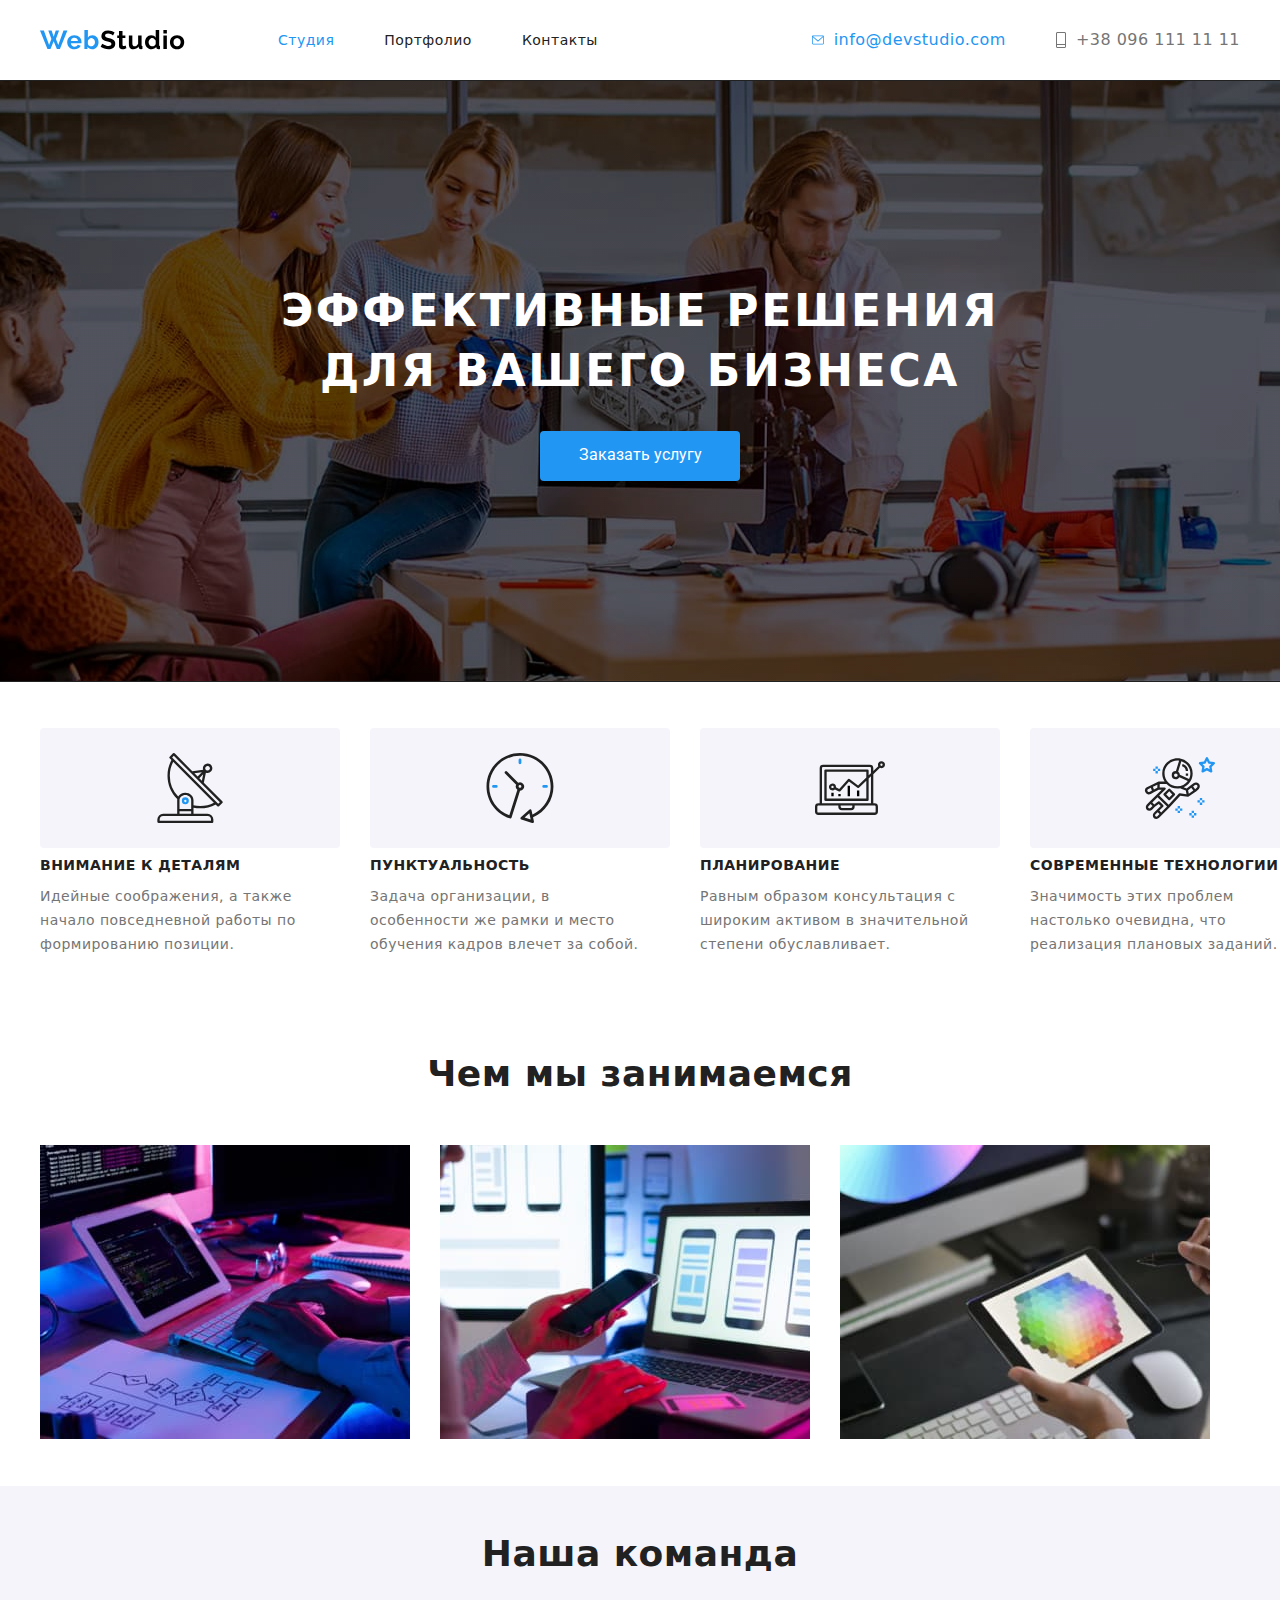
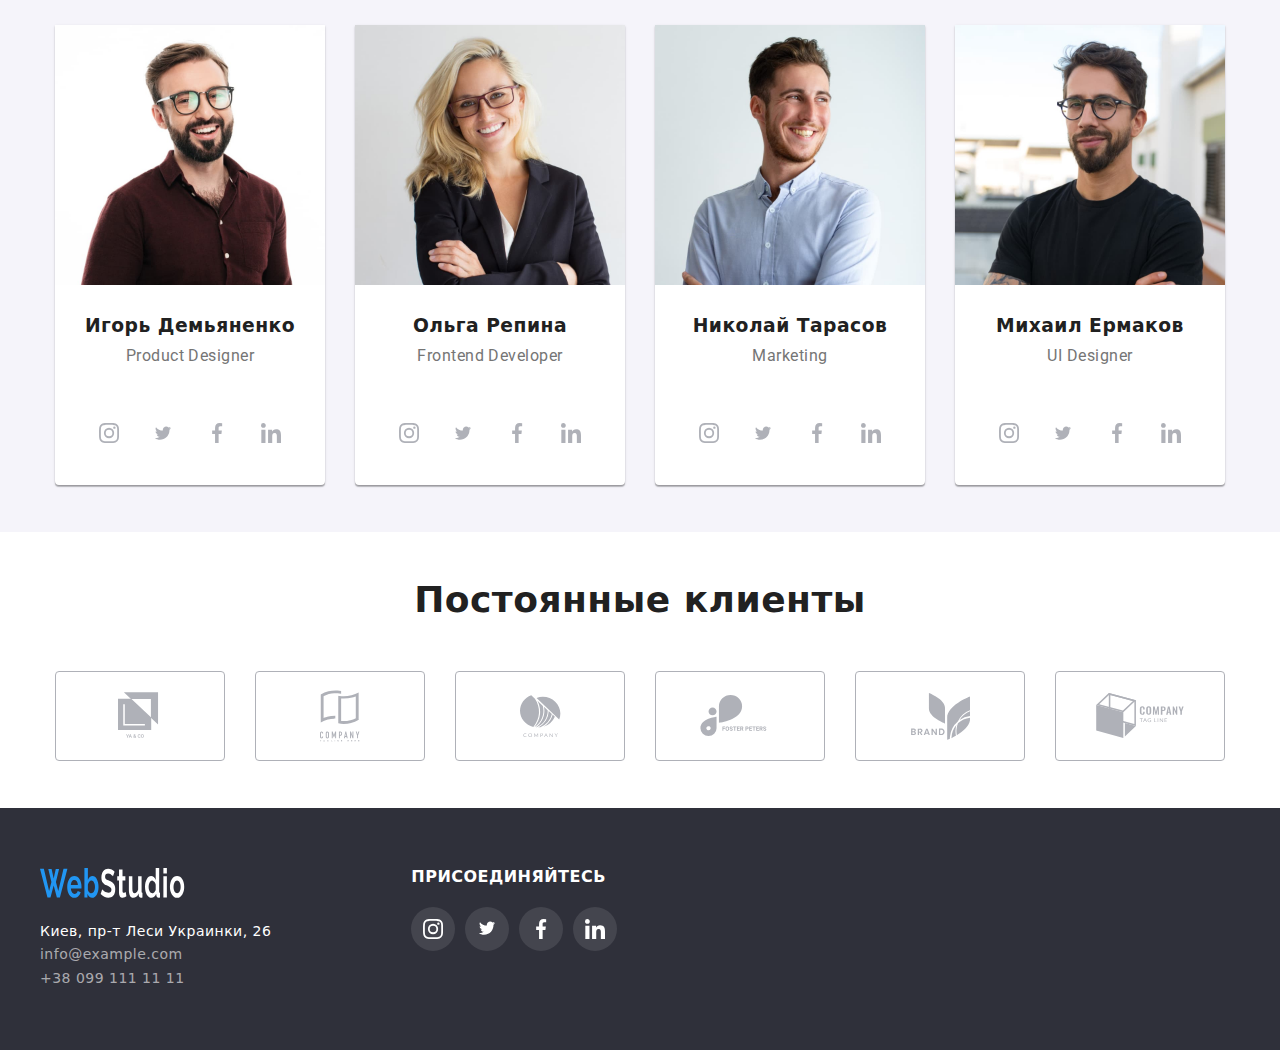
==== index.html @ bc2de1a1 "first changes" ====
<!DOCTYPE html>
<html lang="ru">
<head>
    <meta charset="UTF-8">
    <meta name="viewport" content="width=device-width, initial-scale=1.0">
    <!-- Подключение стилей -->
    <link rel="stylesheet" href="./style.css">
    <link rel="stylesheet" href="https://cdnjs.cloudflare.com/ajax/libs/modern-normalize/1.0.0/modern-normalize.min.css">
    <link href="https://fonts.googleapis.com/css2?family=Roboto:wght@300;400;900&display=swap" rel="stylesheet">
    <title>Студия</title>
</head>
<body>
    <header class="header">
        <div class="conteiner">
        <div class="logo-logo"><a><img src="./img/WebStudio.svg" alt="логотип"></a></div>
        <nav class="main-nav">
            <ul class="nav-list">
                <li class="nav-list-li">
                <a class="studio first" href="">Студия</a>
                </li>
                <li class="nav-list-li">
                <a href="./portfolio.html">Портфолио</a>
                </li>
                <li class="nav-list-li">
                <a class="contacts-nav" href="">Контакты</a>
                </li>
            </ul>
        </nav>
            <ul class="contacts-head">
                <li class="mail">
                <a class="maill" href="mailto:info@devstudio">
                    <svg class="mail-svg" height="16" width="12">
                        <use href="./img/sprite.svg#icon-mall-hover"></use>
                    </svg>info@devstudio.com</a>
                </li>
                <li>
                <a class="tell" href="tell:+38 096 111 11 11">
                    <svg class="mail-svg" height="16" width="10">
                        <use href="./img/sprite.svg#icon-Tell"></use>
                    </svg>+38 096 111 11 11</a>
                </li>
            </ul>
        </div>    
    </header>
    <main>
    <!----------HERO---------->  
        <section class="hero">
            <div class="overlay">
                <h1 class="hero-title">ЭФФЕКТИВНЫЕ РЕШЕНИЯ <br> ДЛЯ ВАШЕГО БИЗНЕСА</h1>
                <button class="buttonn">Заказать услугу</button>
            </div>
        </section>
    <!-- Cпособности -->
        <section>
        <div class="conteiner">
            <ul class="ability-list">
                <li class="ability-list-li">
                    <div class="ability-icons">
                        <svg class="ability-icon" height="70">
                            <use href="./img/sprite.svg#icon-antenna"></use>
                        </svg>
                    </div>
                    <h3>Внимание к деталям</h3>
                    <p>Идейные соображения, а также начало повседневной работы по формированию позиции.</p>
                </li>
                <li class="ability-list-li">
                    <div class="ability-icons">
                        <svg class="ability-icon" height="70">
                            <use href="./img/sprite.svg#icon-Clock-1"></use>
                        </svg>
                    </div>
                    <h3>Пунктуальность</h3>
                    <p>Задача организации, в особенности же рамки и место обучения кадров влечет за собой.</p>
                </li>
                <li class="ability-list-li">
                    <div class="ability-icons">
                        <svg class="ability-icon" height="70">
                            <use href="./img/sprite.svg#icon-comp"></use>
                        </svg>
                    </div>
                    <h3>Планирование</h3>
                    <p>Равным образом консультация с широким активом в значительной степени обуславливает.</p>
                </li>
                <li class="ability-list-li">
                    <div class="ability-icons">
                        <svg class="ability-icon" height="70">
                            <use href="./img/sprite.svg#icon-astronaut-1"></use>
                        </svg>
                    </div>
                    <h3>Современные технологии</h3>
                    <p>Значимость этих проблем настолько очевидна, что реализация плановых заданий.</p>
                </li>
            </ul>
        </div>
        </section>
        <!-- Чем мы занимаемся-->
        <section>
        <div class="conteiner">
            <h2 class="gaget-title">Чем мы занимаемся</h2>
            <ul class="gagets">
                <li class="img-gagets">
                    <img src="./img/img1.jpg" width="370" height="294" alt="Компьютер"/>
                </li>
                <li class="img-gagets">
                    <img src="./img/img2.jpg" width="370" height="294" alt="Телефоны"> 
                </li>
                <li class="img-gagets">
                    <img src="./img/img3.jpg" width="370" height="294" alt="Планшеты"> 
                </li>
            </ul>
        </div>
        </section>
        <!--Команда-->      
        <section class="team-conteiner">
            <div class="conteiner">
                <h2 class="team-title">Наша команда</h2>
                <ul class="team">
                    <li class="worker">
                        <img src="./img/img.jpg" width="270" height="260" alt="Игорь_Демьяненко"/>
                        <h3 class="name">Игорь Демьяненко</h3>
                        <p class="profession">Product Designer</p>
                        <ul class="list-masanger">
                            <li class="li-masanger">
                                <a class="masanger-link" href="">
                                <svg class="mesanger-icon" height="20" width="20">
                                <use href="./img/sprite.svg#icon-instagram"></use>
                                </svg></a>
                            </li>
                            <li class="li-masanger">
                                <a class="masanger-link" href="">
                                <svg class="mesanger-icon" height="16.25" width="20">
                                <use href="./img/sprite.svg#icon-twitter"></use>
                                </svg></a>
                            </li>
                            <li class="li-masanger">
                                <a class="masanger-link" href="">
                                <svg class="mesanger-icon" height="20" width="20">
                                <use href="./img/sprite.svg#icon-facebook"></use>
                                </svg></a>
                            </li>
                            <li class="li-masanger">
                                <a class="masanger-link" href="">
                                <svg class="mesanger-icon" height="20" width="20">
                                <use href="./img/sprite.svg#icon-linkedin"></use>
                                </svg></a>
                            </li>
                        </ul>
                    </li>
                    <li class="worker">
                        <img src="./img/img (1).jpg" width="270" height="260" alt="Ольга_Репина">
                        <h3 class="name">Ольга Репина</h3>
                        <p class="profession">Frontend Developer</p>
                        <ul class="list-masanger">
                        <li class="li-masanger">
                            <a class="masanger-link" href="">
                            <svg class="mesanger-icon" height="20" width="20">
                            <use href="./img/sprite.svg#icon-instagram"></use>
                            </svg></a>
                        </li>
                        <li class="li-masanger">
                            <a class="masanger-link" href="">
                            <svg class="mesanger-icon" height="16.25" width="20">
                            <use href="./img/sprite.svg#icon-twitter"></use>
                            </svg></a>
                        </li>
                        <li class="li-masanger">
                            <a class="masanger-link" href="">
                            <svg class="mesanger-icon" height="20" width="20">
                            <use href="./img/sprite.svg#icon-facebook"></use>
                            </svg></a>
                        </li>
                        <li class="li-masanger">
                            <a class="masanger-link" href="">
                            <svg class="mesanger-icon" height="20" width="20">
                            <use href="./img/sprite.svg#icon-linkedin"></use>
                            </svg></a>
                        </li>
                        </ul>
                    </li>
                    <li class="worker">
                        <img src="./img/img (2).jpg" width="270" height="260" alt="Николай_Тарасов">
                        <h3 class="name">Николай Тарасов</h3>
                        <p class="profession">Marketing</p>
                        <ul class="list-masanger">
                            <li class="li-masanger">
                                <a class="masanger-link" href="">
                                <svg class="mesanger-icon" height="20" width="20">
                                <use href="./img/sprite.svg#icon-instagram"></use>
                                </svg></a>
                            </li>
                            <li class="li-masanger">
                                <a class="masanger-link" href="">
                                <svg class="mesanger-icon" height="16.25" width="20">
                                <use href="./img/sprite.svg#icon-twitter"></use>
                                </svg></a>
                                </li>
                            <li class="li-masanger">
                                <a class="masanger-link" href="">
                                <svg class="mesanger-icon" height="20" width="20">
                                <use href="./img/sprite.svg#icon-facebook"></use>
                                </svg></a>
                            </li>
                            <li class="li-masanger">
                                <a class="masanger-link" href="">
                                <svg class="mesanger-icon" height="20" width="20">
                                <use href="./img/sprite.svg#icon-linkedin"></use>
                                </svg></a>
                            </li>
                        </ul>
                    </li>
                    <li class="worker">
                        <img src="./img/img (3).jpg" width="270" height="260" alt="Михаил_Ермаков">
                        <h3 class="name">Михаил Ермаков</h3>
                        <p class="profession">UI Designer</p>
                        <ul class="list-masanger">
                            <li class="li-masanger">
                                <a class="masanger-link" href="">
                                <svg class="mesanger-icon" height="20" width="20">
                                <use href="./img/sprite.svg#icon-instagram"></use>
                                </svg></a>
                            </li>
                            <li class="li-masanger">
                                <a class="masanger-link" href="">
                                <svg class="mesanger-icon" height="16.25" width="20">
                                <use href="./img/sprite.svg#icon-twitter"></use>
                                </svg></a>
                            </li>
                            <li class="li-masanger">
                                <a class="masanger-link" href="">
                                <svg class="mesanger-icon" height="20" width="20">
                                <use href="./img/sprite.svg#icon-facebook"></use>
                                </svg></a>
                            </li>
                            <li class="li-masanger">
                                <a class="masanger-link" href="">
                                <svg class="mesanger-icon" height="20" width="20">
                                <use href="./img/sprite.svg#icon-linkedin"></use>
                                </svg></a>
                            </li>
                        </ul>
                    </li>
                </ul>
            </div>
        </section>
        <!----------ПОСТОЯННЫЕ КЛИЕНТЫ---------->
        <section>
            <div class="conteiner">
                <h2 class="team-title">Постоянные клиенты</h2>
                <ul class="clients">
                    <li class="clients-li">
                        <a class="svg-link" href="">
                            <svg class="company" width="44.27" height="49.23">
                                <use href="./img/sprite.svg#icon-YaCo"></use>
                            </svg>
                        </a>
                    </li>
                    <li class="clients-li">
                        <a class="svg-link" href="">
                            <svg class="company" width="40" height="52">
                                <use xlink:href="./img/sprite.svg#icon-company"></use>
                            </svg>
                        </a>
                    </li>
                    <li class="clients-li">
                        <a class="svg-link" href="">
                            <svg class="company" width="41" height="42.6">
                                <use xlink:href="./img/sprite.svg#icon-Company2"></use>
                            </svg>
                        </a>
                    </li>
                    <li class="clients-li">
                        <a class="svg-link" href="">
                            <svg class="company" width="79.66" height="42.02">
                                <use xlink:href="./img/sprite.svg#icon-Foster"></use>
                            </svg>
                        </a>
                    </li>
                    <li class="clients-li">
                        <a class="svg-link" href="">
                            <svg class="company" width="59" height="47">
                                <use xlink:href="./img/sprite.svg#icon-Brand"></use>
                            </svg>
                        </a>
                    </li>
                    <li class="clients-li">
                        <a class="svg-link" href="">
                            <svg class="company" width="88.48" height="45.44">
                                <use xlink:href="./img/sprite.svg#icon-TagLine"></use>
                            </svg>
                        </a>
                    </li>
                </ul>
            </div>
        </section>
    </main>
    <footer>
        <div class="conteiner">
            <ul class="footer-item">
                <li><a><img class="logo-footer" src="./img/WebStudio_white.svg" width="145" height="31" alt="логотип"></a>
                        <ul class="adress">
                            <li class="adres">Киев, пр-т Леси Украинки, 26<br/></li>
                            <li class="footer-con"><a class="footer-cont" href="mailto:info@example.com">info@example.com</a><br/></li>
                            <li class="footer-contents"><a class="footer-cont" href="tell:+38 099 111 11 11">+38 099 111 11 11</a></li>
                        </ul>
                </li>
                <li class="comeon-Li">
                    <b class="comeon">ПРИСОЕДИНЯЙТЕСЬ</b>
                    <ul class="footer-item2">
                        <li class="li-masanger2">
                            <a class="masanger-link2" href="">
                            <svg class="mesanger-icon2" height="20" width="20">
                            <use href="./img/sprite.svg#icon-instagram"></use>
                            </svg></a>
                        </li>
                        <li class="li-masanger2">
                            <a class="masanger-link2" href="">
                            <svg class="mesanger-icon2" height="16.25" width="20">
                            <use href="./img/sprite.svg#icon-twitter"></use>
                            </svg></a>
                        </li>
                        <li class="li-masanger2">
                            <a class="masanger-link2" href="">
                            <svg class="mesanger-icon2" height="20" width="20">
                            <use href="./img/sprite.svg#icon-facebook"></use>
                            </svg></a>
                        </li>
                        <li class="li-masanger2">
                            <a class="masanger-link2" href="">
                            <svg class="mesanger-icon2" height="20" width="20">
                            <use href="./img/sprite.svg#icon-linkedin"></use>
                            </svg></a>
                        </li>
                    </ul>
                </li>
            </ul>
        </div>
    </footer>
    </body>
</html>
---- style.css ----
*,
*::before,
*::after {
margin: 0;
padding: 0;
border: 0;
}

* {
text-decoration: none;
list-style: none;
}
:root {
    --color-black: #212121;
    --color-gray: #757575;
    --color-wight: #FFFFFF;
    --color-blue: #2196F3;
    --color-gray-transparent: rgba(255, 255, 255, 0.6);
}
body {
    font-family: Roboto, sans-serif;
    letter-spacing: 0.03em;
    color: var(--color-black);
    }
ul {
    list-style: none;
}
a {
    text-decoration: none;
}

img {
    display: block;
}

.nav-list a:hover {
    color:var(--color-blue);
}
.conteiner {
    width: 1230px;
    padding-left: 15px;
    padding-right: 15px;
    margin: 0 auto; 
    }
/*========= header ==========*/
header .conteiner {
    display: flex;
    align-items: center;
    border-bottom: 1px solid #ECECEC;
}
.nav-list {
    display: flex;
    align-items: center;
    padding-top: 32px;
    padding-bottom: 32px;
    font-weight: 500;
    font-size: 14px;
    line-height: 16px;
}
.logo-logo {
    margin-right: 93px;
    align-items: center;
}
.nav-list-li:not(:last-child) {
    margin-right: 50px;
}
.nav-list.studio {
    text-transform: capitalize;
    font-size: 14px;
    font-weight: 500;
    line-height: 1.14;
    color:var(--color-black);
    letter-spacing: 0.02 em;
}
.studio {
    color:var(--color-black);
    font-style: normal;
    font-weight: 500;
}
.first {
    color:var(--color-blue); 
}
.studio.first {
    color:var(--color-blue);
}
.main-nav a {
    color:var(--color-black);
}
.contacts-head a:hover {
    color:var(--color-blue);
}
.contacts-head {
    display: flex;
    align-items: center;
    margin-left: auto;
}
.contacts-head2 {
    display: flex;
    align-items: center;
    margin-left: auto;
}
.mail {
    margin-right: 50px;
    align-items: center;
}
.maill {
    color:var(--color-blue);
}
.mailll {
    color:var(--color-gray)
}
.mail-svg {
    margin-right: 10px;
    fill: currentColor;
    vertical-align: middle;
}
.tell {
    color:var(--color-gray);
}

/*==========HERO==========*/
.hero {
    text-align: center;
    background: #2F303A;
    left: 0px;
    top: 80px;
    padding-bottom: 200px;
    padding-top: 200px;
    max-width: 1600px;
    min-height: 480px;
    margin-right: auto;
    margin-left: auto;
    outline: 1px solid var(--color-black);
    background-image: linear-gradient(
        to right,
        rgba(0, 0, 0, 0.4),
        rgba(0, 0, 0, 0.4)
        ),
        url(./img/hero.jpg);
    background-repeat: no-repeat;
    background-position: center;
    background-size: cover;
}

.hero-title {
    font-weight: 900;
    font-size: 44px;
    line-height: 1.36;
    letter-spacing: 0.06em;
    text-transform: uppercase;
    color: #FFFFFF;
    margin-bottom: 30px;
}
.hero button {
    font-family: Roboto;
    min-width: 200px;
    padding: 10px 32px;
    height: 50px;
    left: 700px;
    background: var(--color-blue);
    border-radius: 4px;
    box-shadow: 0px 4px 4px rgba(0, 0, 0, 0.15);
}
.buttonn {
    color: var(--color-wight);
    padding: 200px 700px;
}
/*========== Способности ==========*/
.ability-icons {
    background: #F5F4FA;
    border-radius: 4px;
    height: 120px;
}
.ability-icon{
    display: inline-block;
    text-align: center;
    margin-top: 25px;

}
.ability-list {
    display: flex;
    justify-content: space-around;
    padding-top:47px;
    padding-bottom: 47px;
}
.ability-list-li:not(:last-child) {
    margin-right: 30px;
}

.ability-list h3 {
    color: #212121;
    width: 270px;
    height: 16px;
    text-transform: uppercase;
    font-size: 14px;
    line-height: 1.14;
    margin-top: 10px;
}
.ability-list p {
    color: #757575;
    width: 270px;
    height: 75px;
    font-size: 14px;
    font-style: normal;
    font-weight: normal;
    font-size: 14px;
    line-height: 24px;
    margin-top: 10px;
    }
/*========== Чем мы занимаемся ==========*/
.gaget-title {
    font-size: 36px;
    line-height: 42px;
    text-align: center;
    padding-top: 47px;
}
.gagets {
    display: flex;
    padding-bottom: 47px;
}
.img-gagets {
margin-top: 50px;
}
.img-gagets.img-gagets:not(:last-child) {
margin-right: 30px;
}

/*========== Наша команда ========== */
.team-conteiner {
background-color: #F5F4FA;
}   
.team-title {
    font-size: 36px;
    line-height: 42px;
    padding-top: 47px;
    text-align: center;
}
.team {
    display: flex;
    justify-content: center;
    margin-top: 50px;
    text-align: center;
    padding-bottom: 47px;
}
.team li:not(:last-child) {
    margin-right: 30px;
}
.worker {
    background:var(--color-wight);
    box-shadow: 0px 1px 3px rgba(0, 0, 0, 0.12), 0px 1px 1px rgba(0, 0, 0, 0.14), 0px 2px 1px rgba(0, 0, 0, 0.2);
    border-radius: 0px 0px 4px 4px;
}
.team h3 {
    margin-top: 30px;
    text-align: center;
}
.team p {
    font-family: Roboto;
    font-size: 16px;
    line-height: 19px;
    color: #757575;
    margin-top: 10px;
    padding-bottom: 30px;
    ;
}
.list-masanger {
    display: flex;
    justify-content: center;
    text-align: center;
    margin-bottom: 30px;
    margin-top: 16px;
}
.list-masanger .li-masanger:not(:last-child) {
    margin-right: 10px;
}
.li-masanger .masanger-link {
    display: flex;
    width: 44px;
    height: 44px;
    box-sizing: border-box;
    border-radius: 50%;
    background-color: var(--color-wight);

}
.masanger-link:hover {
    background-color: #2196F3;
}
.mesanger-icon {
    fill: #AFB1B8;
    margin: auto;
}
.mesanger-icon:hover {
    fill: var(--color-wight)
}
/*==========ПОСТОЯННЫЕ КЛИЕНТЫ==========*/
.clients {
    display: flex;
    justify-content: center;
    margin-top: 50px;
    text-align: center;
    padding-bottom: 47px;
}

.clients-li .svg-link:hover {
    color:var(--color-blue);
    border: 1px solid var(--color-blue);
}
.clients li:not(:last-child) {
    margin-right: 30px;
}
.clients-li .svg-link {
    display: flex;
    width: 170px;
    height: 90px;
    border: 1px solid #AFB1B8;
    box-sizing: border-box;
    border-radius: 4px;
    color: #AFB1B8;
    }
.company {
    margin: auto;
    fill: currentColor;
}

/*========== Подвал =========*/

footer {
    background: #2F303A;
    padding-top: 60px;
    padding-bottom: 60px;
}

.footer-cont:hover, .footer-cont:focus {
    color: var(--color-blue);
}

.adres {
    color: var(--color-wight);
    font-size: 14px;
    line-height: 24px;
    margin-top: 20px;
} 
.adress a {
font-size: 14px;
line-height: 1.67;
color: rgba(255, 255, 255, 0.6);
font-style: normal;
}
.footer-cont {
    margin-top: 9px;
}
.footer-item {
    display: flex;
}
.footer-item li {
    margin-right: 70px;
}

.footer-item2 {
    display: flex;
    justify-content: center;
    text-align: center;
    margin-bottom: 30px;
    margin-top: 20px;
}
.li-masanger2 .masanger-link2 {
    display: flex;
    width: 44px;
    height: 44px;
    box-sizing: border-box;
    border-radius: 50%;
    background-color: rgba(255, 255, 255, 0.1);
}
.footer-item2 .li-masanger2:not(:last-child) {
    margin-right: 10px;
}
.mesanger-icon2 {
    fill: var(--color-wight);
    margin: auto;
}
.masanger-link2:hover {
    background-color: #2196F3;
}
b {
    color: var(--color-wight);
}

/*========== Стили к портфолио========== */
.portfolio {
    color:var(--color-black);
    font-style: normal;
    font-weight: 500;
}
.first {
    color:var(--color-blue); 
}
.portfolio.first {
    color:var(--color-blue);
}
.buttom:hover, .buttom:focus {
    background-color: var(--color-blue);
    color: var(--color-wight);
}

.buttom {
    min-width: 73px;
    text-transform: capitalize;
    font-weight: 500;
    font-size: 16px;
    line-height: 1.63;
    background: #F5F4FA;
    border-radius: 4px;
    border-color: var(--color-wight);
    box-shadow:none;
    padding: 6px 22px;
}
.buttom-button{
    display: flex;
    margin-top: 100px;
    padding-left: 280px;
}
.buttom-button button{
    text-align: center;
    margin-right: 8px;
    }

.name-progect {
    width: 322px;
    font-style: normal;
    font-weight: bold;
    font-size: 18px;
    line-height: 36px;
    letter-spacing: 0.06em;
    white-space: nowrap;
    color: var(--color-black);
}

.progect-what {
    font-size: 16px;
    line-height: 1.87;
    color: #757575;
    font-weight: 400;
}

.progect-list {
    padding-top: 56px;
    padding-bottom: 94px;
    display: flex;
    flex-wrap: wrap;
    justify-content: space-between;
}


.progect-list-li {
    width: 370px;
    margin-bottom: 30px;
    background: #FFFFFF;
    border: 1px solid #EEEEEE;
    box-sizing: border-box;
}
.progect-list-li:hover {
    box-shadow: 0px 1px 1px rgba(0, 0, 0, 0.12), 0px 4px 4px rgba(0, 0, 0, 0.06), 1px 4px 6px rgba(0, 0, 0, 0.16);
}

.progect-list h3 {
    width: 322px;
}
.progect-list .name-progect {
    margin-top: 20px;
    padding-left: 24px;
}
.progect-list .progect-what {
    width: 322px;
    font-size: 16px;
    line-height: 30px;
    font-family: Roboto;
    color: #757575;
    margin-top: 4px;
    margin-bottom: 20px;
    padding-left: 24px;
}
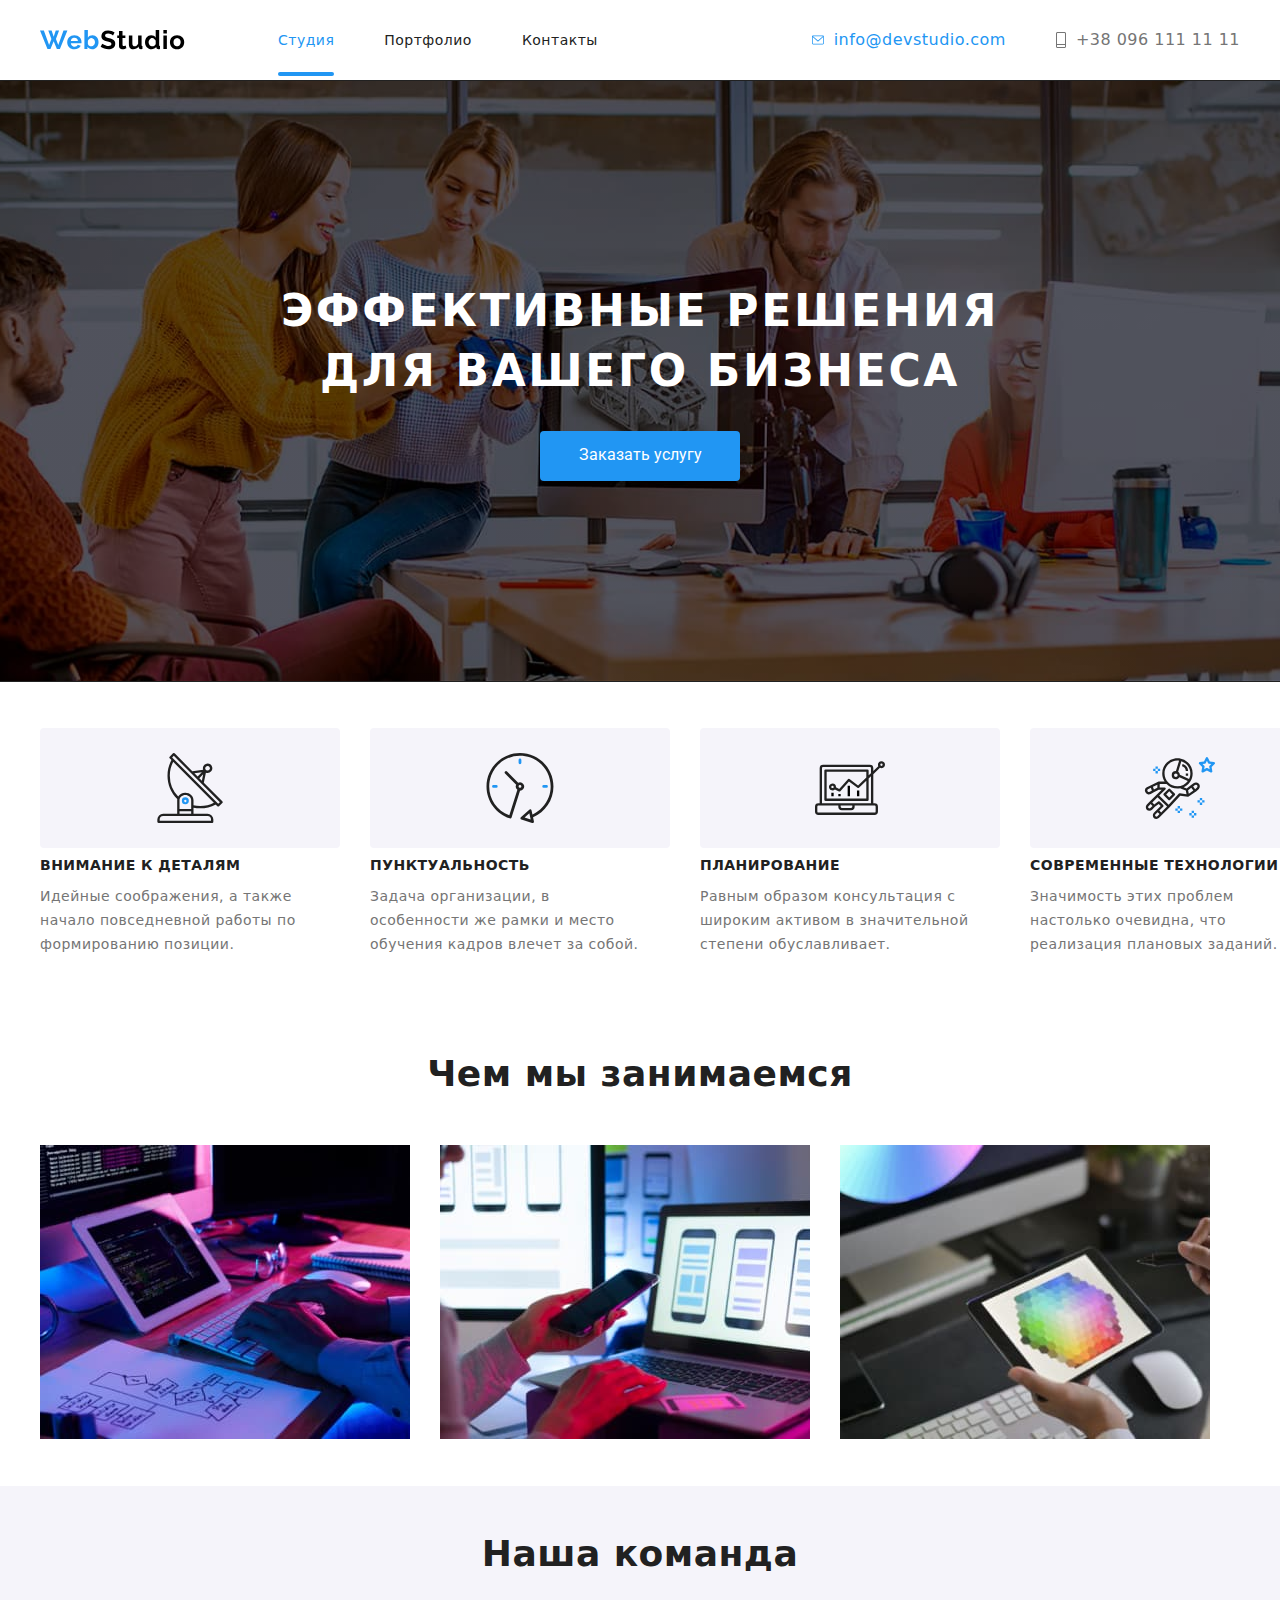
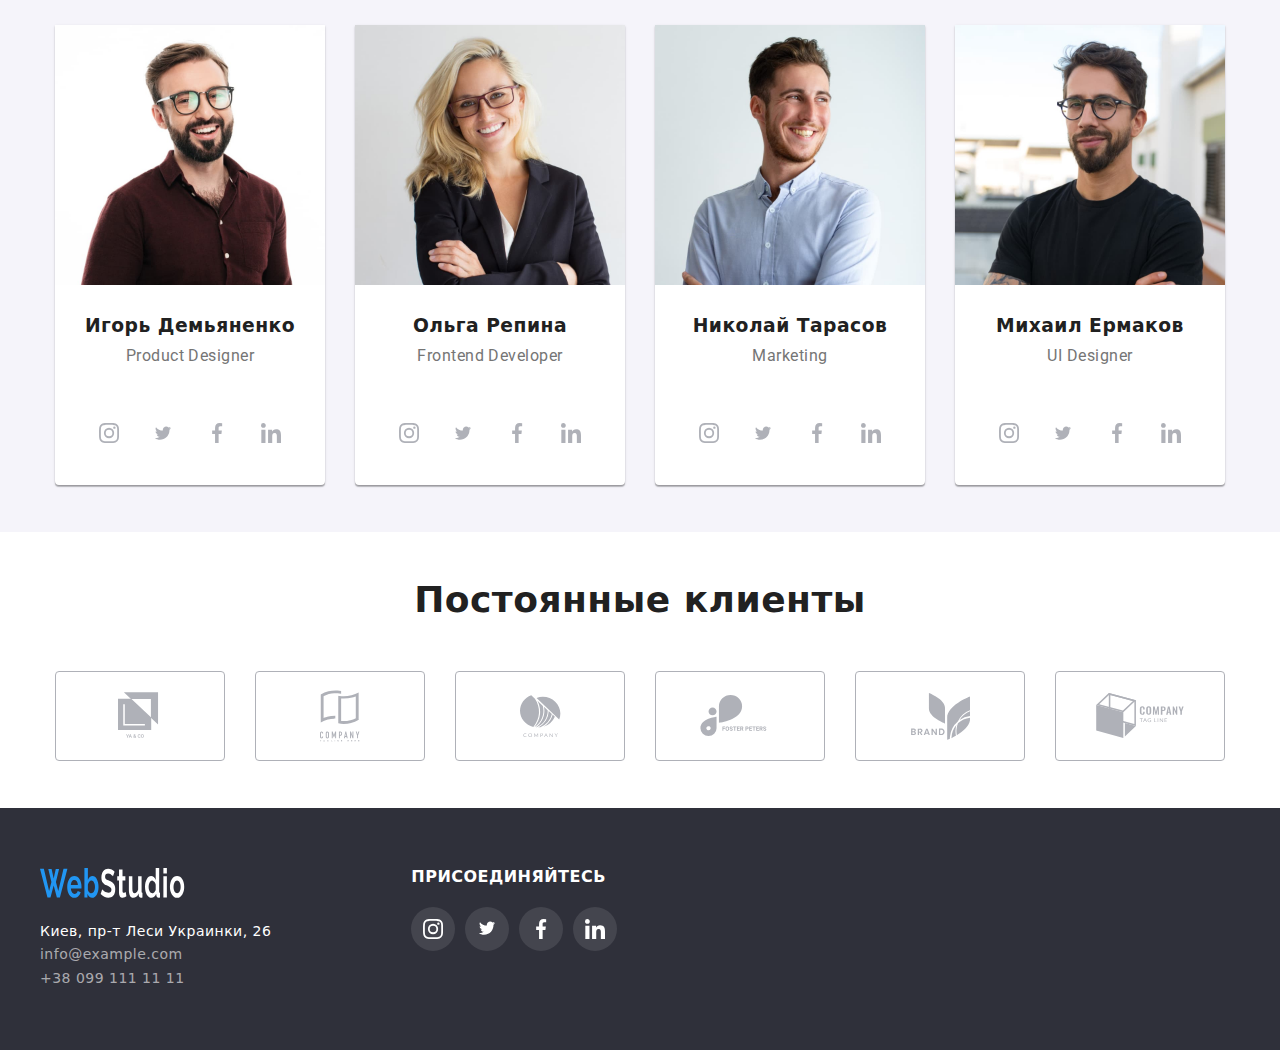
==== commit 962ca347: "after modal" ====
--- a/index.html
+++ b/index.html
@@ -47,7 +47,7 @@
         <section class="hero">
             <div class="overlay">
                 <h1 class="hero-title">ЭФФЕКТИВНЫЕ РЕШЕНИЯ <br> ДЛЯ ВАШЕГО БИЗНЕСА</h1>
-                <button class="buttonn">Заказать услугу</button>
+                <button class="buttonn" data-modal-open>Заказать услугу</button>
             </div>
         </section>
     <!-- Cпособности -->
@@ -335,5 +335,15 @@
             </ul>
         </div>
     </footer>
+    <div class="backdrop is-hidden" data-modal>
+        <div class="modal">
+            <buttom class="modal-buttom" data-modal-close>
+                <svg height="30" width="30">
+                    <use xlink:href="./img/symbol-defs.svg#icon-close"></use>
+                </svg>
+            </buttom>
+        </div>
+    </div>
+    <script src="./modal.js"></script>
     </body>
 </html>
--- a/style.css
+++ b/style.css
@@ -16,6 +16,7 @@
     --color-wight: #FFFFFF;
     --color-blue: #2196F3;
     --color-gray-transparent: rgba(255, 255, 255, 0.6);
+    --timing-function: cubic-bezier(0.4, 0, 0.2, 1);
 }
 body {
     font-family: Roboto, sans-serif;
@@ -73,16 +74,41 @@
     letter-spacing: 0.02 em;
 }
 .studio {
+    position: relative;
     color:var(--color-black);
-    font-style: normal;
+    
     font-weight: 500;
 }
+.studio::after {
+    content: "";
+    display: block;
+    box-sizing: border-box;
+    position: absolute;
+    bottom: 0;
+    width: 100%;
+    height: 4px;
+    background: var(--color-blue);
+    border-radius: 2px;
+    }
 .first {
+    position: relative;
     color:var(--color-blue); 
+    padding-bottom: 28px;
 }
 .studio.first {
     color:var(--color-blue);
 }
+.first::after {
+    content: "";
+    display: block;
+    box-sizing: border-box;
+    position: absolute;
+    bottom: 0;
+    width: 100%;
+    height: 4px;
+    background: var(--color-blue);
+    border-radius: 2px;
+    }
 .main-nav a {
     color:var(--color-black);
 }
@@ -165,6 +191,35 @@
     color: var(--color-wight);
     padding: 200px 700px;
 }
+/*==========МОДАЛЬНОЕ ОКНО==========*/
+.backdrop {
+    position: fixed;
+    top: 0;
+    left: 0;
+    width: 100%;
+    height: 100%;
+    background-color:rgba(0, 0, 0, 0.2);
+}
+.is-hidden {
+    opacity: 0;
+    pointer-events: none;
+}
+.modal {
+    position: absolute;
+    top: 50%;
+    left: 50%;
+    transform: translate(-50%, -50%);
+    width: 528px;
+    height: 581px;
+    background: #FFFFFF;
+    box-shadow: 0px 1px 3px rgba(0, 0, 0, 0.12), 0px 1px 1px rgba(0, 0, 0, 0.14), 0px 2px 1px rgba(0, 0, 0, 0.2);
+    border-radius: 4px;
+}
+.modal-buttom {
+    position: absolute;
+    top: 8px;
+    right: 8px;
+}
 /*========== Способности ==========*/
 .ability-icons {
     background: #F5F4FA;
@@ -329,11 +384,6 @@
     padding-top: 60px;
     padding-bottom: 60px;
 }
-
-.footer-cont:hover, .footer-cont:focus {
-    color: var(--color-blue);
-}
-
 .adres {
     color: var(--color-wight);
     font-size: 14px;
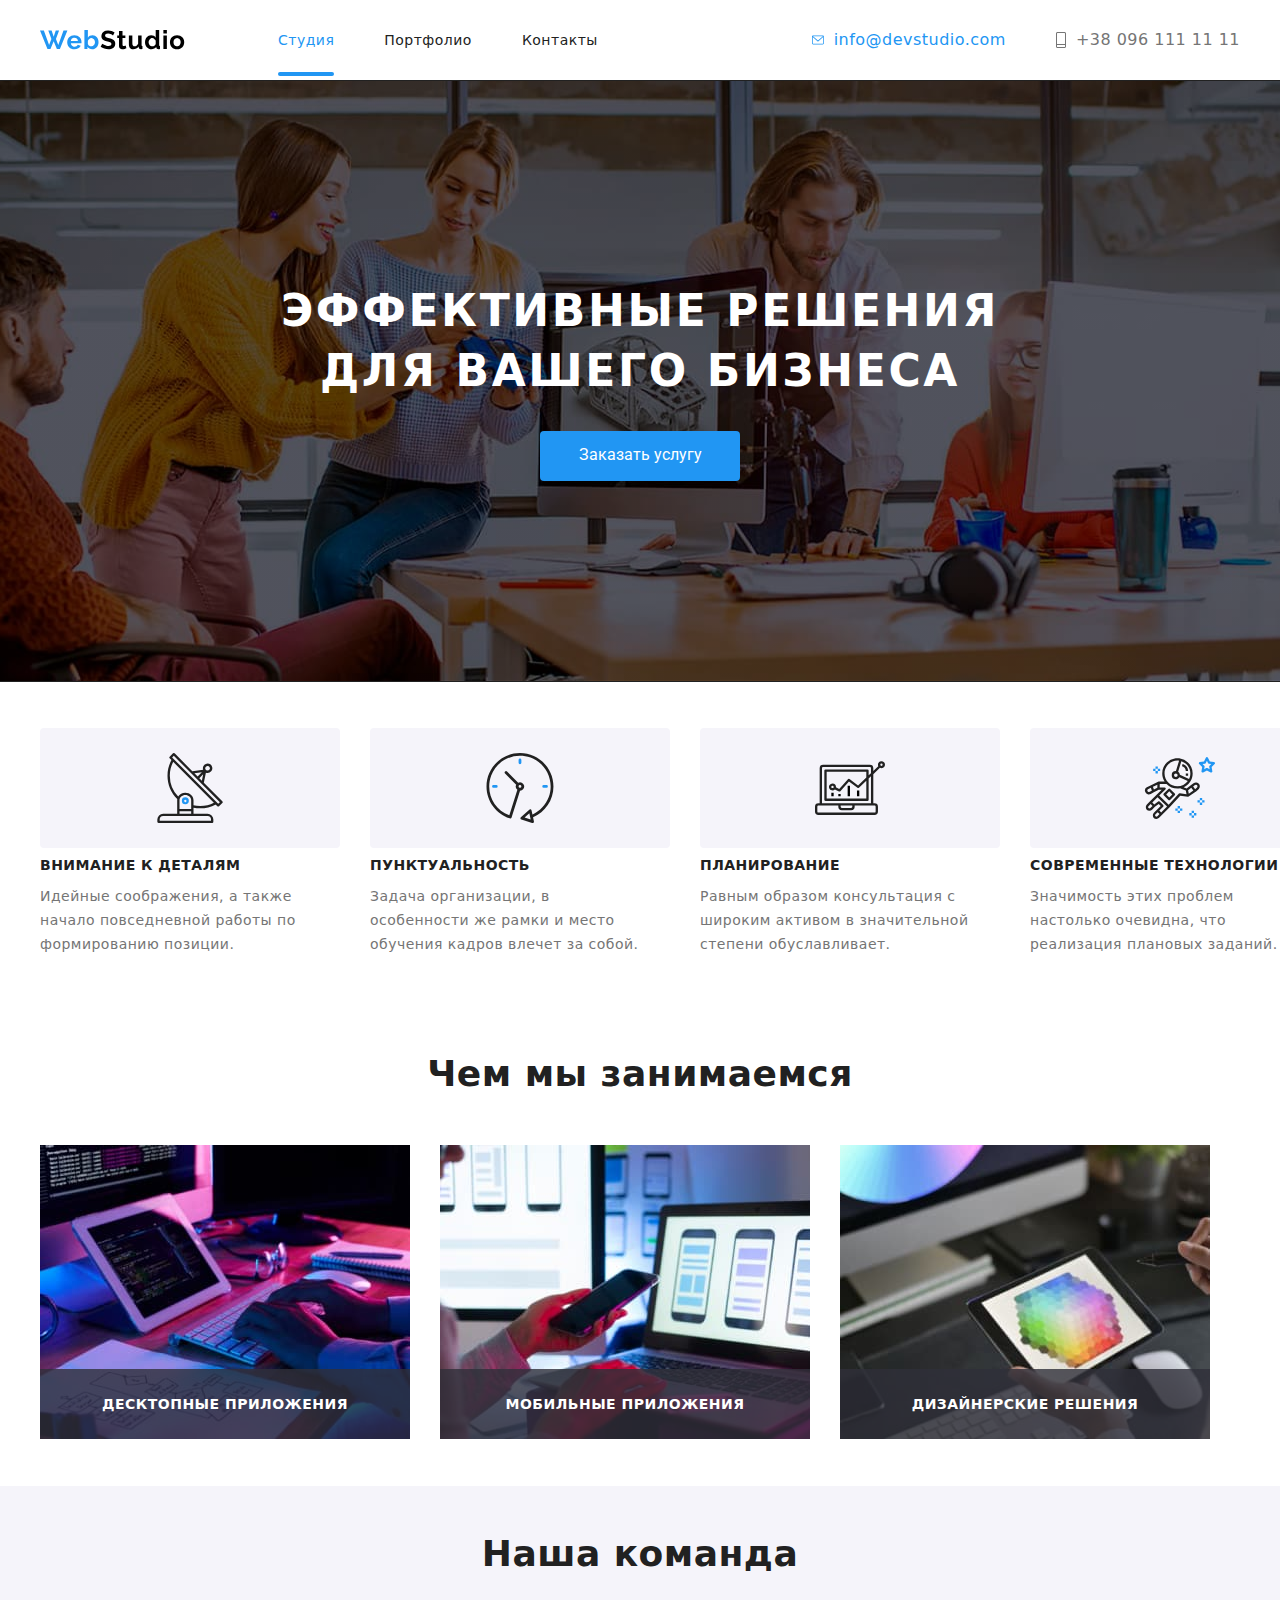
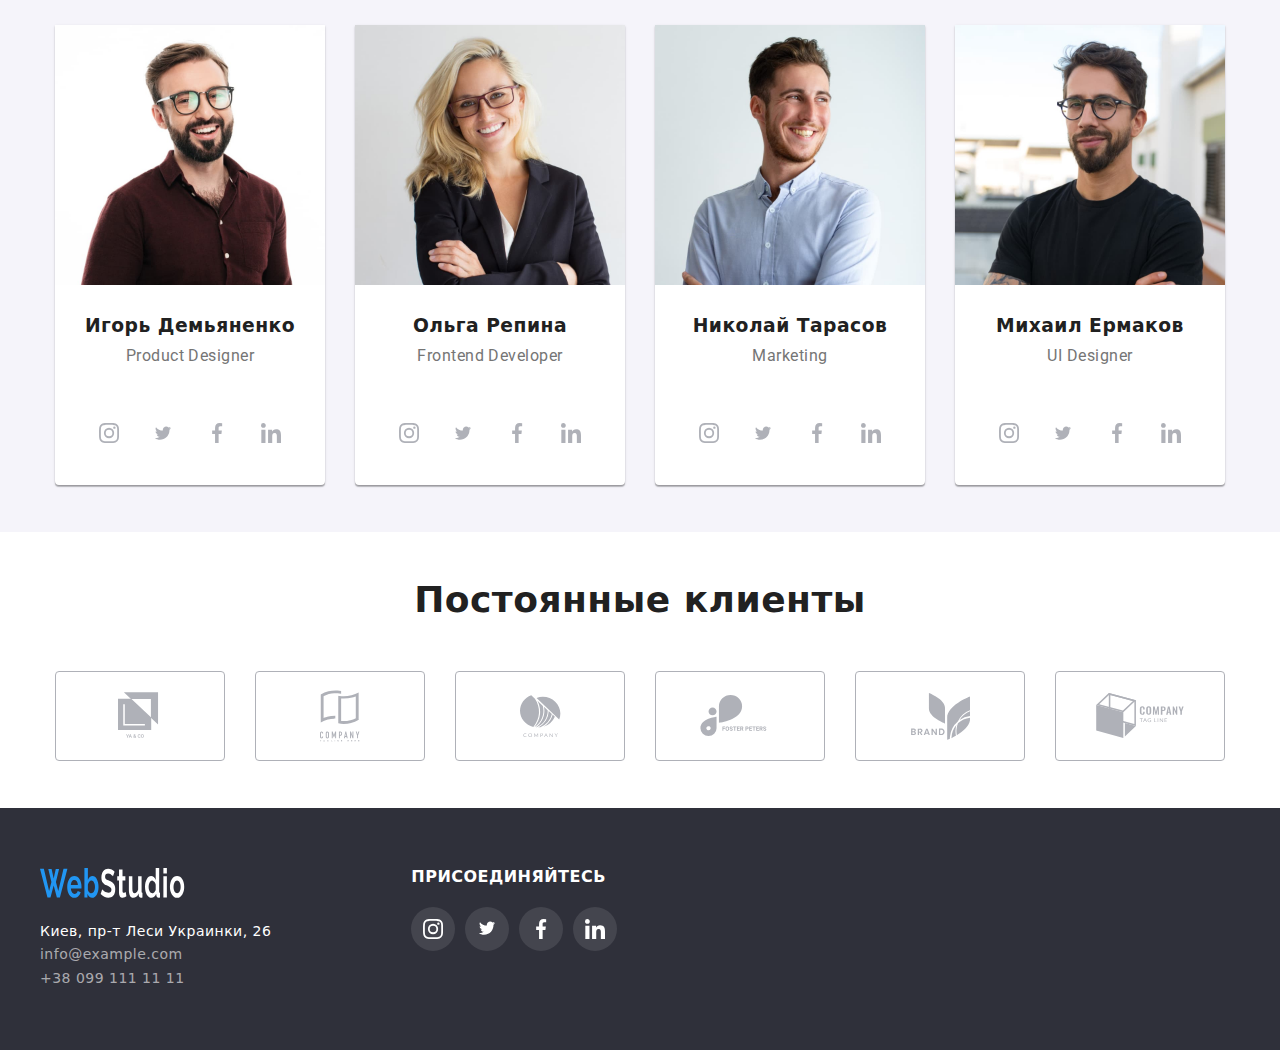
==== commit 509d7d65: "all done" ====
--- a/index.html
+++ b/index.html
@@ -97,17 +97,22 @@
         <section>
         <div class="conteiner">
             <h2 class="gaget-title">Чем мы занимаемся</h2>
-            <ul class="gagets">
-                <li class="img-gagets">
-                    <img src="./img/img1.jpg" width="370" height="294" alt="Компьютер"/>
-                </li>
-                <li class="img-gagets">
-                    <img src="./img/img2.jpg" width="370" height="294" alt="Телефоны"> 
-                </li>
-                <li class="img-gagets">
-                    <img src="./img/img3.jpg" width="370" height="294" alt="Планшеты"> 
-                </li>
-            </ul>
+            <div>
+                <ul class="gagets">
+                    <li class="img-gagets">
+                        <img src="./img/img1.jpg" width="370" height="294" alt="Компьютер"/>
+                        <div class="whatwedo"><b class="what-title">ДЕСКТОПНЫЕ ПРИЛОЖЕНИЯ</b></div>
+                    </li>
+                    <li class="img-gagets">
+                        <img src="./img/img2.jpg" width="370" height="294" alt="Телефоны">
+                        <div class="whatwedo"><b class="what-title">МОБИЛЬНЫЕ ПРИЛОЖЕНИЯ</b></div> 
+                    </li>
+                    <li class="img-gagets">
+                        <img src="./img/img3.jpg" width="370" height="294" alt="Планшеты">
+                        <div class="whatwedo"><b class="what-title">ДИЗАЙНЕРСКИЕ РЕШЕНИЯ</b></div>
+                    </li>
+                </ul>
+            </div>
         </div>
         </section>
         <!--Команда-->      
--- a/style.css
+++ b/style.css
@@ -34,16 +34,19 @@
     display: block;
 }
 
-.nav-list a:hover {
-    color:var(--color-blue);
-}
 .conteiner {
     width: 1230px;
     padding-left: 15px;
     padding-right: 15px;
     margin: 0 auto; 
     }
+
 /*========= header ==========*/
+.nav-list a:hover {
+    color:var(--color-blue);
+    opacity: 1;
+    transition: opacity 250ms var(--timing-function);
+}
 header .conteiner {
     display: flex;
     align-items: center;
@@ -114,6 +117,8 @@
 }
 .contacts-head a:hover {
     color:var(--color-blue);
+    opacity: 1;
+    transition: opacity 250ms var(--timing-function);
 }
 .contacts-head {
     display: flex;
@@ -204,11 +209,16 @@
     opacity: 0;
     pointer-events: none;
 }
+.is-hidden .modal {
+    transform: translate(-50%, -50%) scale(0.9);
+}
+
 .modal {
     position: absolute;
     top: 50%;
     left: 50%;
-    transform: translate(-50%, -50%);
+    transform: translate(-50%, -50%) scale(1);
+    transition: transform 250ms var(--timing-function);
     width: 528px;
     height: 581px;
     background: #FFFFFF;
@@ -274,10 +284,28 @@
     padding-bottom: 47px;
 }
 .img-gagets {
-margin-top: 50px;
+    position: relative;
+    margin-top: 50px;
 }
 .img-gagets.img-gagets:not(:last-child) {
 margin-right: 30px;
+}
+.whatwedo {
+    position: absolute;
+    bottom: 0;
+    left: 0;
+    width: 100%;
+    height: 70px;
+    background-color: rgba(47, 48, 58, 0.8);
+}
+.what-title {
+    position: absolute;
+    top: 50%;
+    left: 50%;
+    transform: translate(-50%, -50%);
+    font-size: 14px;
+    line-height: 16px;
+    white-space: nowrap;
 }
 
 /*========== Наша команда ========== */
@@ -339,13 +367,17 @@
 }
 .masanger-link:hover {
     background-color: #2196F3;
+    opacity: 1;
+    transition: opacity 250ms var(--timing-function);
 }
 .mesanger-icon {
     fill: #AFB1B8;
     margin: auto;
 }
 .mesanger-icon:hover {
-    fill: var(--color-wight)
+    fill: var(--color-wight);
+    opacity: 1;
+    transition: opacity 250ms var(--timing-function);
 }
 /*==========ПОСТОЯННЫЕ КЛИЕНТЫ==========*/
 .clients {
@@ -359,6 +391,7 @@
 .clients-li .svg-link:hover {
     color:var(--color-blue);
     border: 1px solid var(--color-blue);
+    transition: opacity 250ms var(--timing-function);
 }
 .clients li:not(:last-child) {
     margin-right: 30px;
@@ -430,6 +463,7 @@
 }
 .masanger-link2:hover {
     background-color: #2196F3;
+    transition: opacity 250ms var(--timing-function);
 }
 b {
     color: var(--color-wight);
@@ -450,6 +484,7 @@
 .buttom:hover, .buttom:focus {
     background-color: var(--color-blue);
     color: var(--color-wight);
+    transition: opacity 250ms var(--timing-function);
 }
 
 .buttom {
@@ -474,6 +509,7 @@
     margin-right: 8px;
     }
 
+
 .name-progect {
     width: 322px;
     font-style: normal;
@@ -493,6 +529,7 @@
 }
 
 .progect-list {
+    overflow: hidden;
     padding-top: 56px;
     padding-bottom: 94px;
     display: flex;
@@ -507,9 +544,11 @@
     background: #FFFFFF;
     border: 1px solid #EEEEEE;
     box-sizing: border-box;
+
 }
 .progect-list-li:hover {
     box-shadow: 0px 1px 1px rgba(0, 0, 0, 0.12), 0px 4px 4px rgba(0, 0, 0, 0.06), 1px 4px 6px rgba(0, 0, 0, 0.16);
+    transition: opacity 250ms var(--timing-function);
 }
 
 .progect-list h3 {
@@ -529,3 +568,34 @@
     margin-bottom: 20px;
     padding-left: 24px;
 }
+
+.overlay {
+    position: relative;
+    overflow: hidden;
+}
+.overlay-p {
+    position: absolute;
+    top: 0;
+    left: 0;
+    width: 100%;
+    height: 100%;
+    font-size: 18px;
+    line-height: 28px;
+    color: var(--color-wight);
+    background-color: rgba(33, 150, 243, 0.9);
+    transform: translateY(100%);
+    
+}
+.proects:hover .overlay-p {
+    transform: translateY(0);
+    transition: 250ms var(--timing-function);
+}
+.corona {
+    position: absolute;
+    height: 50%;
+    width: 322px;
+    top: 50%;
+    left: 50%;
+    transform: translate(-50%, -50%);
+}
+
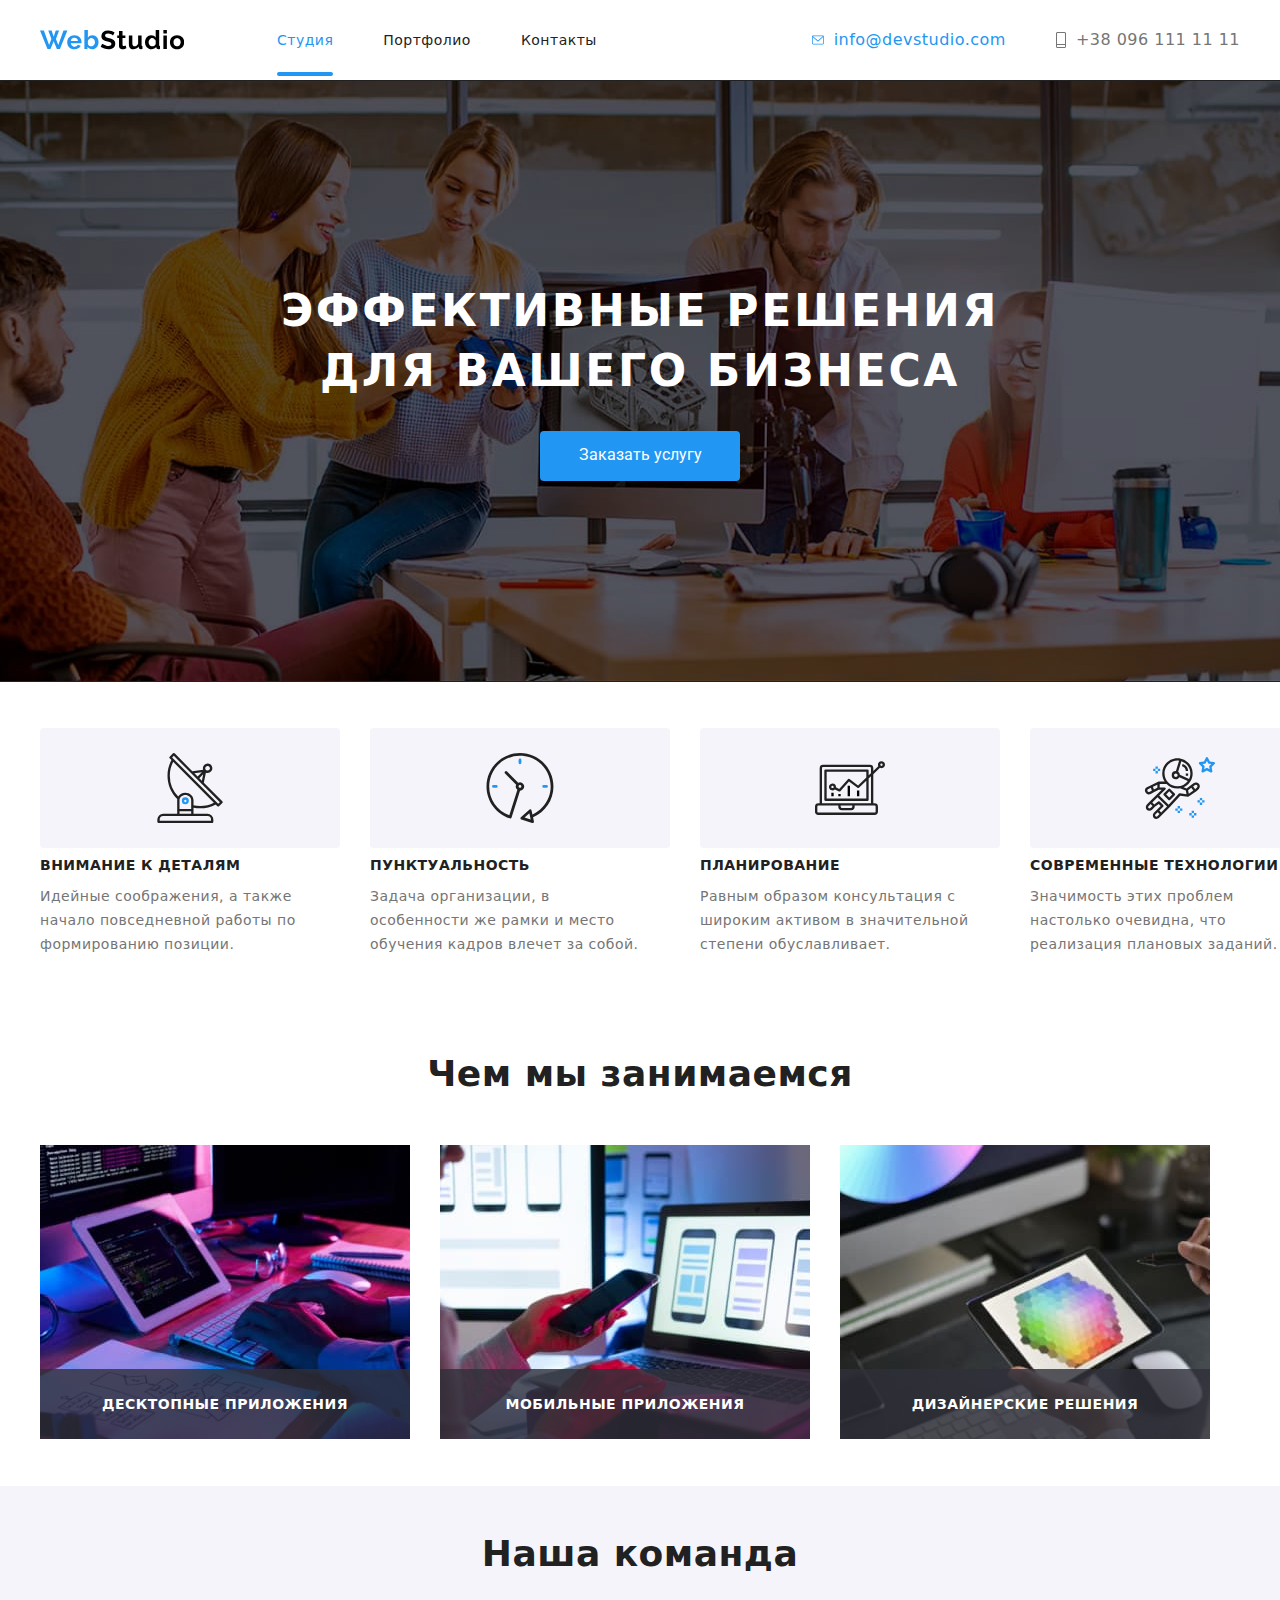
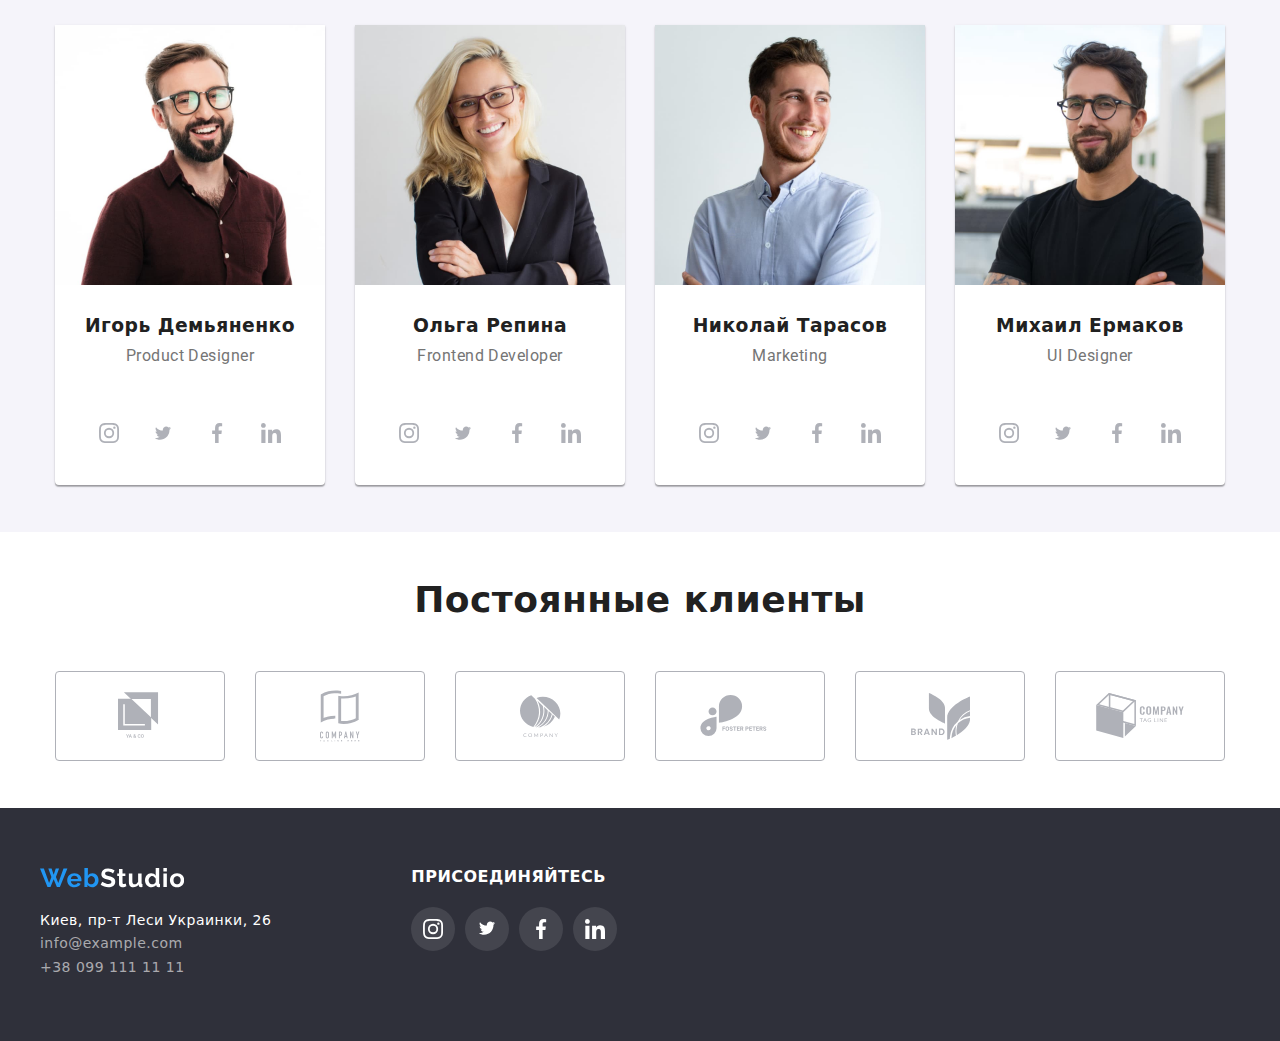
==== commit 5b1529e8: "now all done" ====
--- a/index.html
+++ b/index.html
@@ -101,7 +101,7 @@
                 <ul class="gagets">
                     <li class="img-gagets">
                         <img src="./img/img1.jpg" width="370" height="294" alt="Компьютер"/>
-                        <div class="whatwedo"><b class="what-title">ДЕСКТОПНЫЕ ПРИЛОЖЕНИЯ</b></div>
+                        <div class="whatwedo"><b class="what-title" >ДЕСКТОПНЫЕ ПРИЛОЖЕНИЯ</b></div>
                     </li>
                     <li class="img-gagets">
                         <img src="./img/img2.jpg" width="370" height="294" alt="Телефоны">
@@ -301,7 +301,7 @@
     <footer>
         <div class="conteiner">
             <ul class="footer-item">
-                <li><a><img class="logo-footer" src="./img/WebStudio_white.svg" width="145" height="31" alt="логотип"></a>
+                <li><a><img class="logo-footer" src="./img/WebStudio_white.svg" alt="логотип"></a>
                         <ul class="adress">
                             <li class="adres">Киев, пр-т Леси Украинки, 26<br/></li>
                             <li class="footer-con"><a class="footer-cont" href="mailto:info@example.com">info@example.com</a><br/></li>
--- a/style.css
+++ b/style.css
@@ -417,6 +417,7 @@
     padding-top: 60px;
     padding-bottom: 60px;
 }
+
 .adres {
     color: var(--color-wight);
     font-size: 14px;
@@ -438,7 +439,6 @@
 .footer-item li {
     margin-right: 70px;
 }
-
 .footer-item2 {
     display: flex;
     justify-content: center;
@@ -586,7 +586,7 @@
     transform: translateY(100%);
     
 }
-.proects:hover .overlay-p {
+.overlay:hover .overlay-p {
     transform: translateY(0);
     transition: 250ms var(--timing-function);
 }
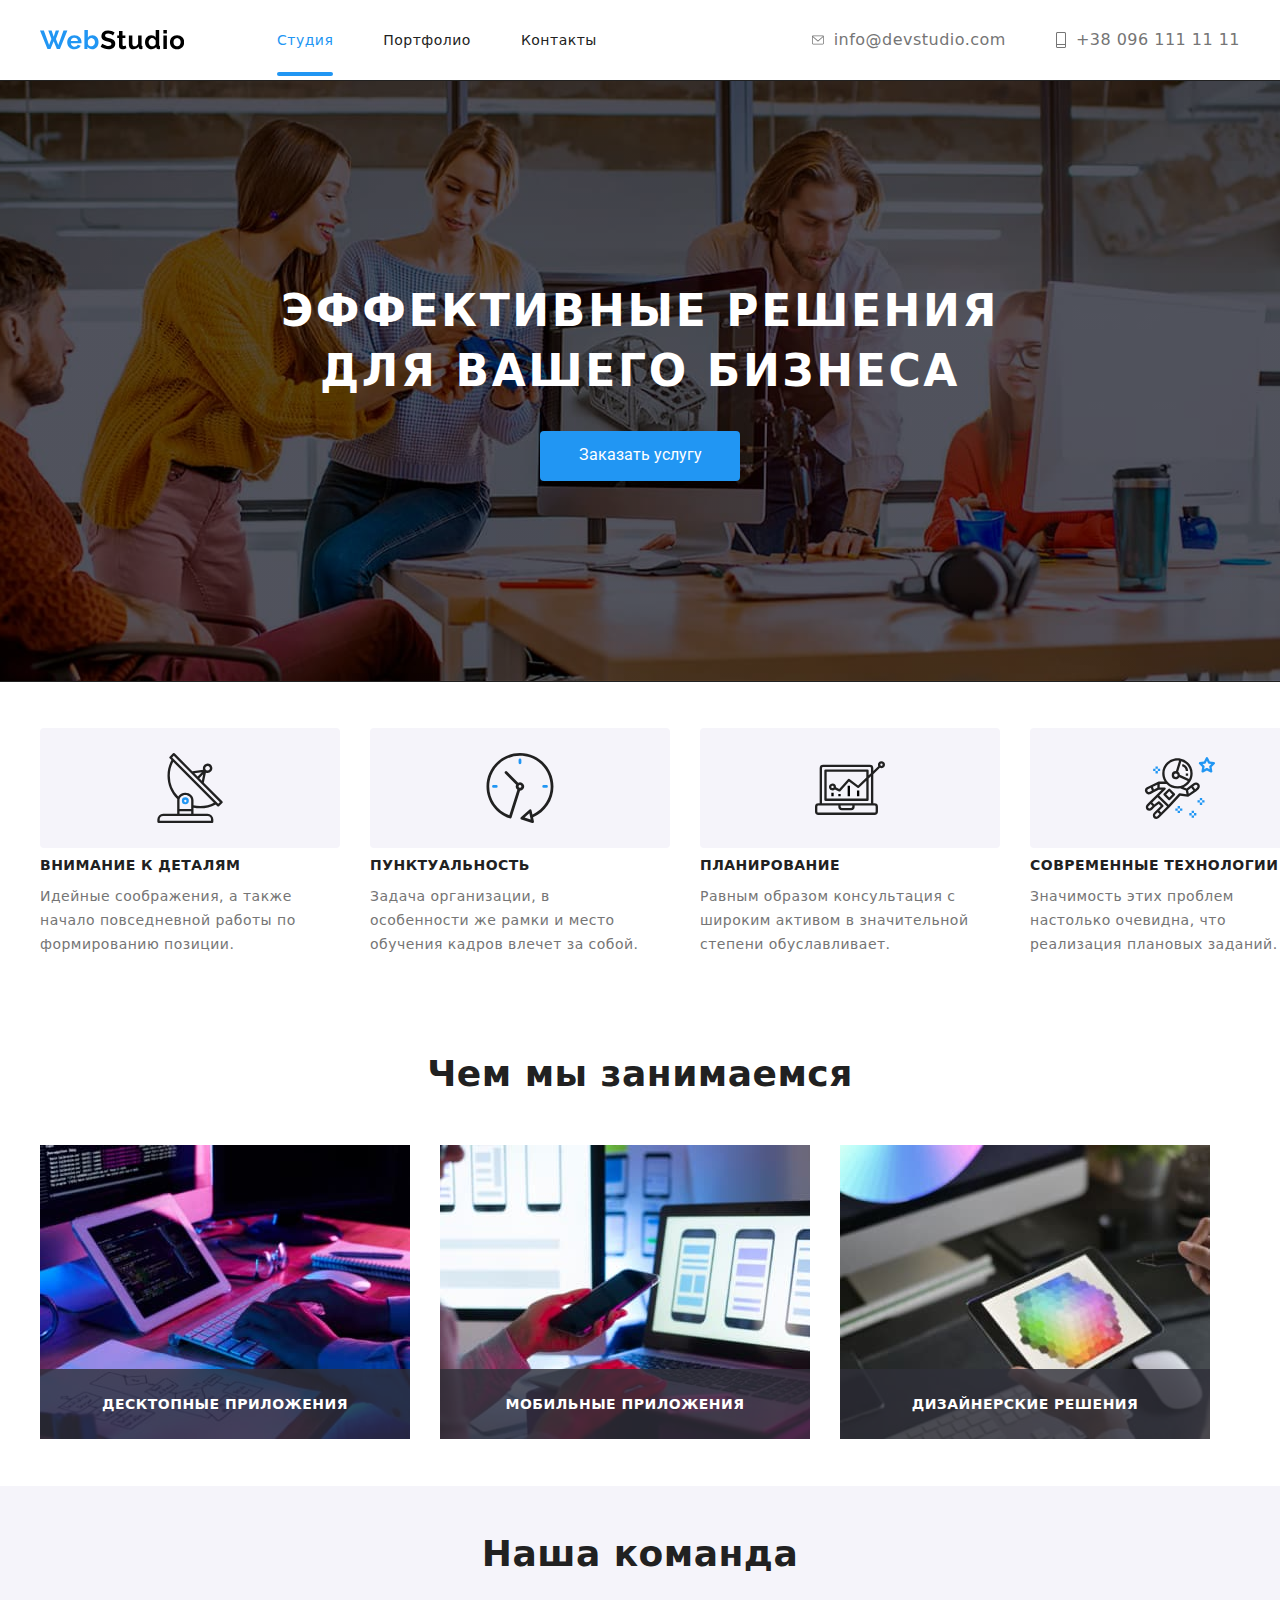
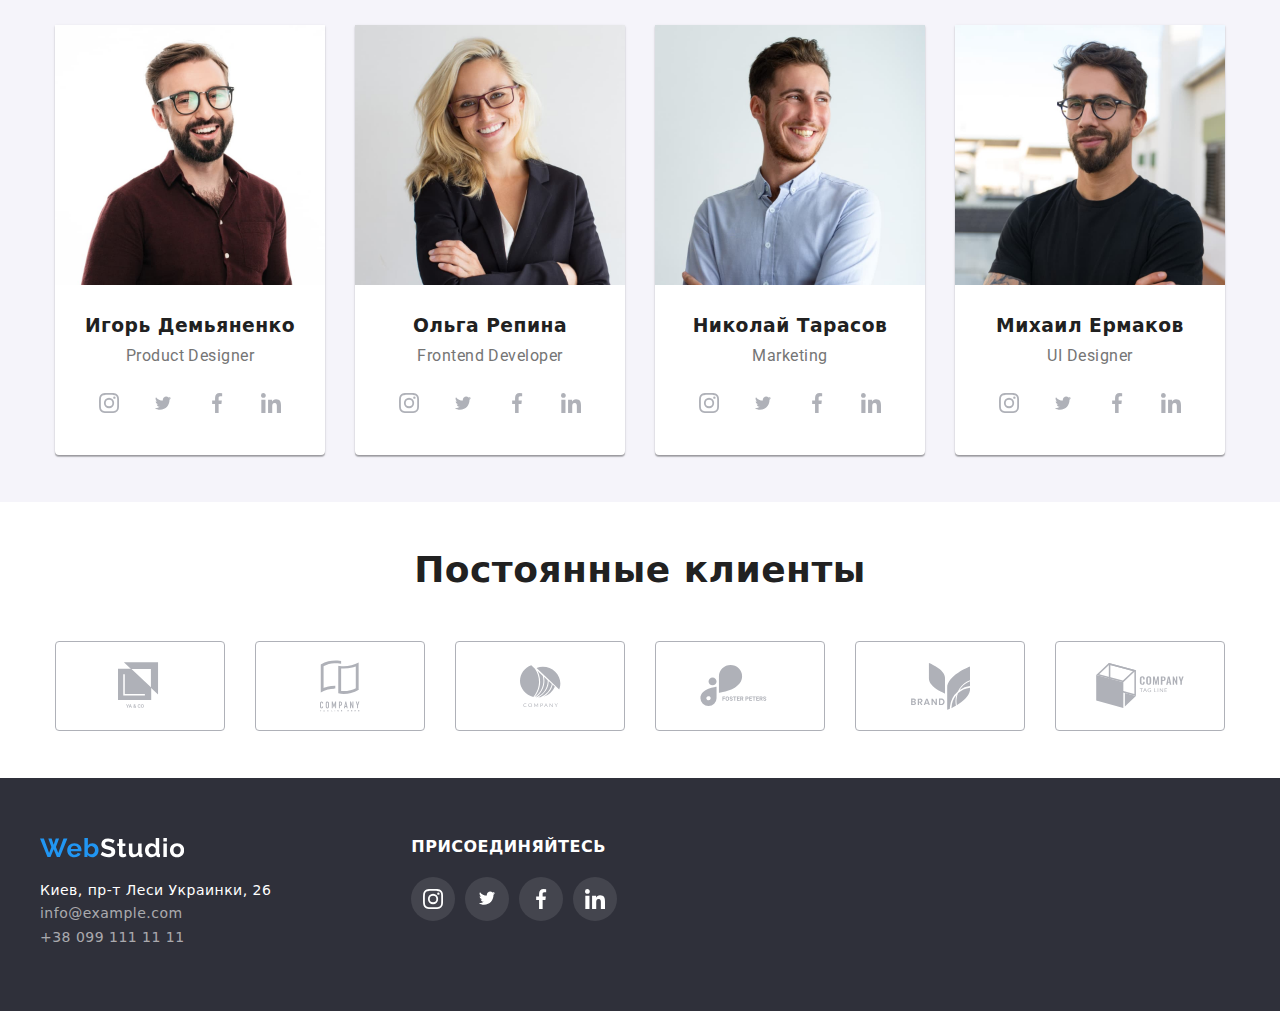
==== commit 19652709: "wersion3" ====
--- a/index.html
+++ b/index.html
@@ -28,7 +28,7 @@
         </nav>
             <ul class="contacts-head">
                 <li class="mail">
-                <a class="maill" href="mailto:info@devstudio">
+                <a class="mailll" href="mailto:info@devstudio">
                     <svg class="mail-svg" height="16" width="12">
                         <use href="./img/sprite.svg#icon-mall-hover"></use>
                     </svg>info@devstudio.com</a>
--- a/style.css
+++ b/style.css
@@ -134,9 +134,7 @@
     margin-right: 50px;
     align-items: center;
 }
-.maill {
-    color:var(--color-blue);
-}
+
 .mailll {
     color:var(--color-gray)
 }
@@ -343,8 +341,6 @@
     line-height: 19px;
     color: #757575;
     margin-top: 10px;
-    padding-bottom: 30px;
-    ;
 }
 .list-masanger {
     display: flex;
@@ -539,7 +535,7 @@
 
 
 .progect-list-li {
-    width: 370px;
+    /*width: 370px;*/
     margin-bottom: 30px;
     background: #FFFFFF;
     border: 1px solid #EEEEEE;
